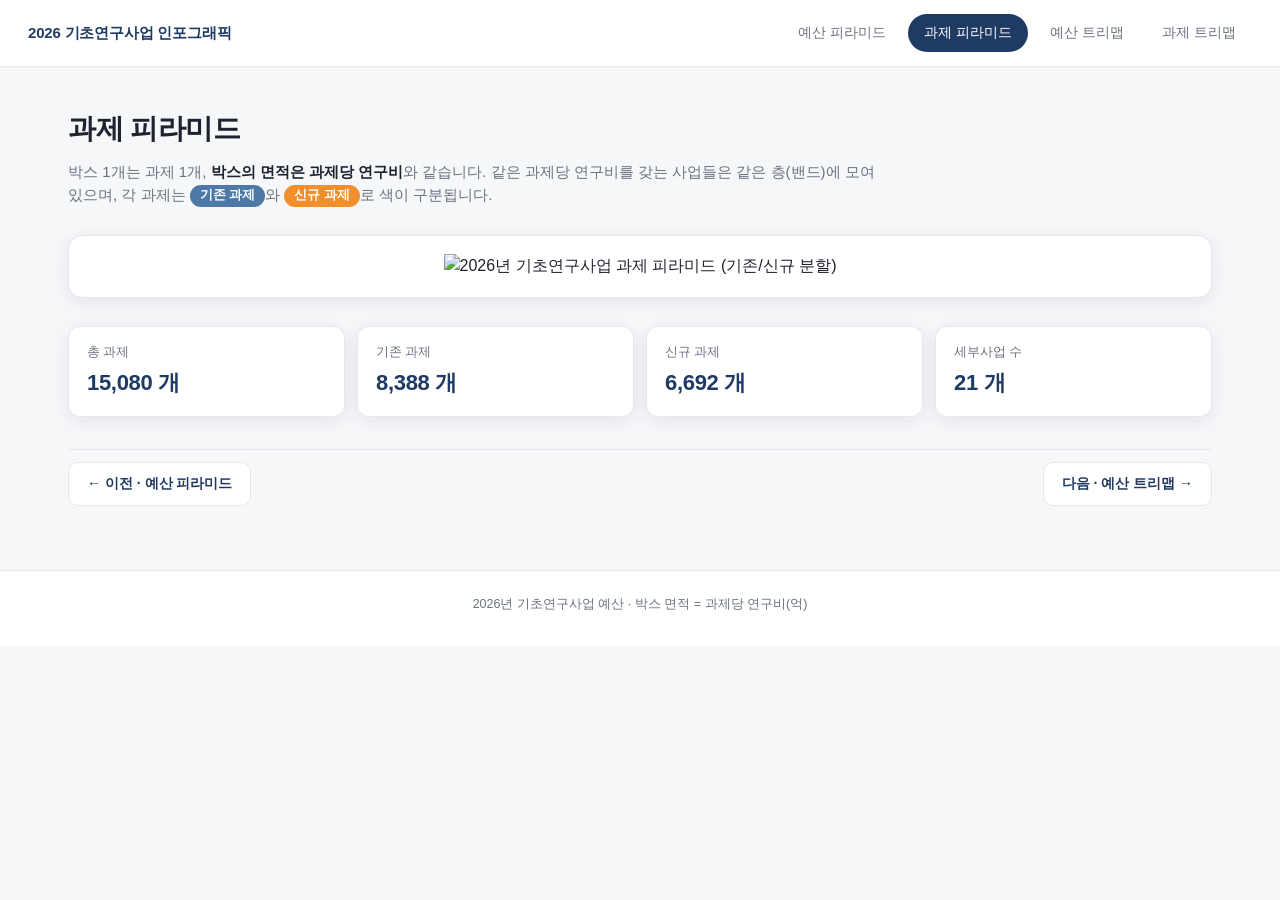
==== projects.html @ d67acd3b "Add files via upload" ====
<!DOCTYPE html>
<html lang="ko">
<head>
<meta charset="UTF-8">
<meta name="viewport" content="width=device-width, initial-scale=1.0">
<title>2026년 기초연구사업 과제 피라미드</title>
<link rel="stylesheet" href="styles.css">
</head>
<body>
<header>
  <div class="brand">2026 기초연구사업 인포그래픽</div>
  <nav>
    <a href="index.html">예산 피라미드</a>
    <a href="projects.html" class="active">과제 피라미드</a>
    <a href="treemap.html">예산 트리맵</a>
    <a href="treemap-proj.html">과제 트리맵</a>
  </nav>
</header>

<main>
  <section class="page">
    <h1>과제 피라미드</h1>
    <p class="subtitle">
      박스 1개는 과제 1개, <strong>박스의 면적은 과제당 연구비</strong>와 같습니다.
      같은 과제당 연구비를 갖는 사업들은 같은 층(밴드)에 모여 있으며,
      각 과제는 <span class="chip chip-exist">기존 과제</span>와
      <span class="chip chip-new">신규 과제</span>로 색이 구분됩니다.
    </p>

    <figure>
      <img src="2026_기초연구사업_과제피라미드_split.png"
           alt="2026년 기초연구사업 과제 피라미드 (기존/신규 분할)">
    </figure>

    <div class="stats">
      <div class="stat"><span class="k">총 과제</span><span class="v">15,080 개</span></div>
      <div class="stat"><span class="k">기존 과제</span><span class="v">8,388 개</span></div>
      <div class="stat"><span class="k">신규 과제</span><span class="v">6,692 개</span></div>
      <div class="stat"><span class="k">세부사업 수</span><span class="v">21 개</span></div>
    </div>

    <div class="pager">
      <a class="prev" href="index.html">← 이전 · 예산 피라미드</a>
      <a class="next" href="treemap.html">다음 · 예산 트리맵 →</a>
    </div>
  </section>
</main>

<footer>
  <span>2026년 기초연구사업 예산 · 박스 면적 = 과제당 연구비(억)</span>
</footer>
</body>
</html>
---- styles.css ----
:root {
  --bg: #f6f7f9;
  --surface: #ffffff;
  --text: #1f2330;
  --muted: #6b7280;
  --border: #e5e7eb;
  --accent: #1f3a63;
  --exist: #4E79A7;
  --new:   #F28E2B;
  --shadow: 0 4px 18px rgba(20, 30, 60, 0.08);
}

* { box-sizing: border-box; }

html, body {
  margin: 0;
  padding: 0;
  background: var(--bg);
  color: var(--text);
  font-family: -apple-system, BlinkMacSystemFont, "Apple SD Gothic Neo",
               "Malgun Gothic", "Noto Sans KR", sans-serif;
  -webkit-font-smoothing: antialiased;
  line-height: 1.55;
}

/* ---------- Header ---------- */
header {
  position: sticky;
  top: 0;
  z-index: 10;
  background: var(--surface);
  border-bottom: 1px solid var(--border);
  display: flex;
  align-items: center;
  justify-content: space-between;
  padding: 14px 28px;
  box-shadow: 0 1px 0 rgba(0,0,0,0.02);
}

.brand {
  font-size: 15px;
  font-weight: 700;
  color: var(--accent);
  letter-spacing: -0.2px;
}

nav {
  display: flex;
  gap: 6px;
}

nav a {
  display: inline-block;
  padding: 8px 16px;
  border-radius: 999px;
  text-decoration: none;
  color: var(--muted);
  font-size: 14px;
  font-weight: 500;
  transition: background .15s, color .15s;
}

nav a:hover {
  background: #eef2f7;
  color: var(--text);
}

nav a.active {
  background: var(--accent);
  color: #fff;
}

/* ---------- Main / Page ---------- */
main {
  max-width: 1200px;
  margin: 0 auto;
  padding: 40px 28px 64px;
}

.page h1 {
  font-size: 28px;
  font-weight: 700;
  margin: 0 0 10px;
  letter-spacing: -0.5px;
}

.subtitle {
  color: var(--muted);
  font-size: 15px;
  margin: 0 0 28px;
  max-width: 820px;
}

.subtitle strong {
  color: var(--text);
  font-weight: 600;
}

/* Inline color chips */
.chip {
  display: inline-block;
  padding: 1px 10px;
  border-radius: 999px;
  font-size: 12.5px;
  font-weight: 600;
  color: #fff;
  vertical-align: 1px;
}
.chip-exist { background: var(--exist); }
.chip-new   { background: var(--new); }

/* ---------- Figure ---------- */
figure {
  margin: 0 0 28px;
  background: var(--surface);
  border: 1px solid var(--border);
  border-radius: 14px;
  box-shadow: var(--shadow);
  padding: 18px;
  text-align: center;
}

figure img {
  max-width: 100%;
  height: auto;
  display: inline-block;
}

/* ---------- Stat cards ---------- */
.stats {
  display: grid;
  grid-template-columns: repeat(auto-fit, minmax(180px, 1fr));
  gap: 12px;
  margin-bottom: 32px;
}

.stat {
  background: var(--surface);
  border: 1px solid var(--border);
  border-radius: 12px;
  padding: 16px 18px;
  display: flex;
  flex-direction: column;
  gap: 4px;
  box-shadow: var(--shadow);
}

.stat .k {
  font-size: 12.5px;
  color: var(--muted);
  font-weight: 500;
}

.stat .v {
  font-size: 22px;
  font-weight: 700;
  color: var(--accent);
  letter-spacing: -0.3px;
}

/* ---------- Pager ---------- */
.pager {
  display: flex;
  justify-content: space-between;
  align-items: center;
  padding-top: 12px;
  border-top: 1px solid var(--border);
}

.pager a {
  display: inline-block;
  padding: 10px 18px;
  border-radius: 10px;
  text-decoration: none;
  color: var(--accent);
  font-weight: 600;
  font-size: 14px;
  background: var(--surface);
  border: 1px solid var(--border);
  transition: background .15s, transform .15s;
}

.pager a:hover {
  background: #eef2f7;
  transform: translateY(-1px);
}

.pager a.next  { margin-left: auto; }
.pager a.prev  { margin-right: auto; }

/* ---------- Footer ---------- */
footer {
  text-align: center;
  color: var(--muted);
  font-size: 12.5px;
  padding: 24px 16px 32px;
  border-top: 1px solid var(--border);
  background: var(--surface);
}

/* ---------- Responsive ---------- */
@media (max-width: 640px) {
  header { flex-direction: column; gap: 10px; padding: 12px; }
  main { padding: 24px 14px 48px; }
  .page h1 { font-size: 22px; }
  .stat .v { font-size: 18px; }
}
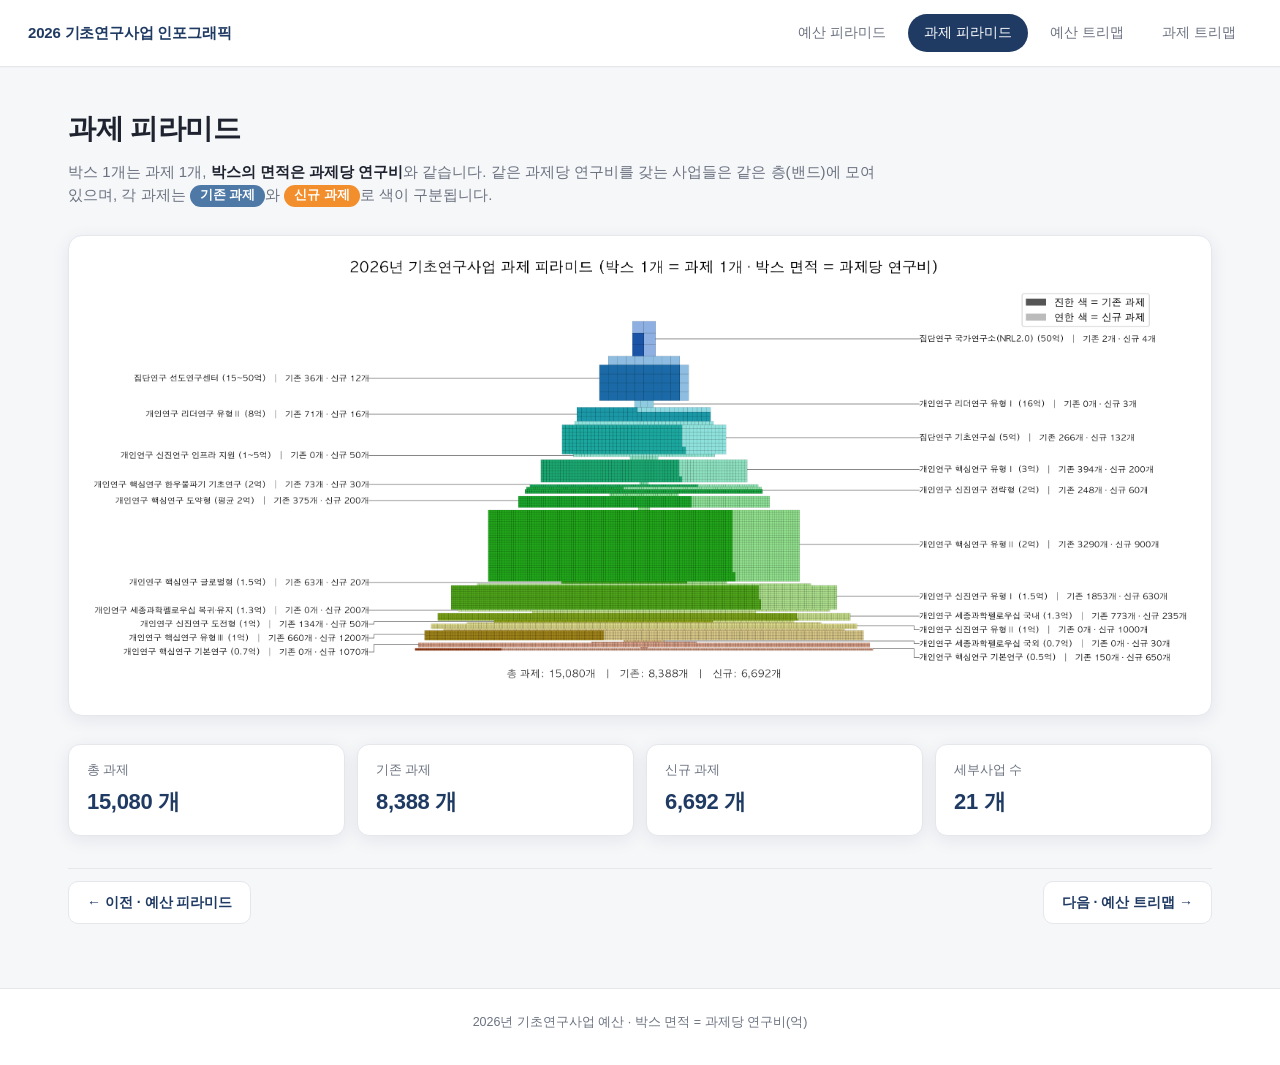
==== commit 6c4a3fd4: "Add files via upload" ====
--- a/projects.html
+++ b/projects.html
@@ -28,7 +28,7 @@
     </p>
 
     <figure>
-      <img src="2026_기초연구사업_과제피라미드_split.png"
+      <img src="project_pyramid.png"
            alt="2026년 기초연구사업 과제 피라미드 (기존/신규 분할)">
     </figure>
 
